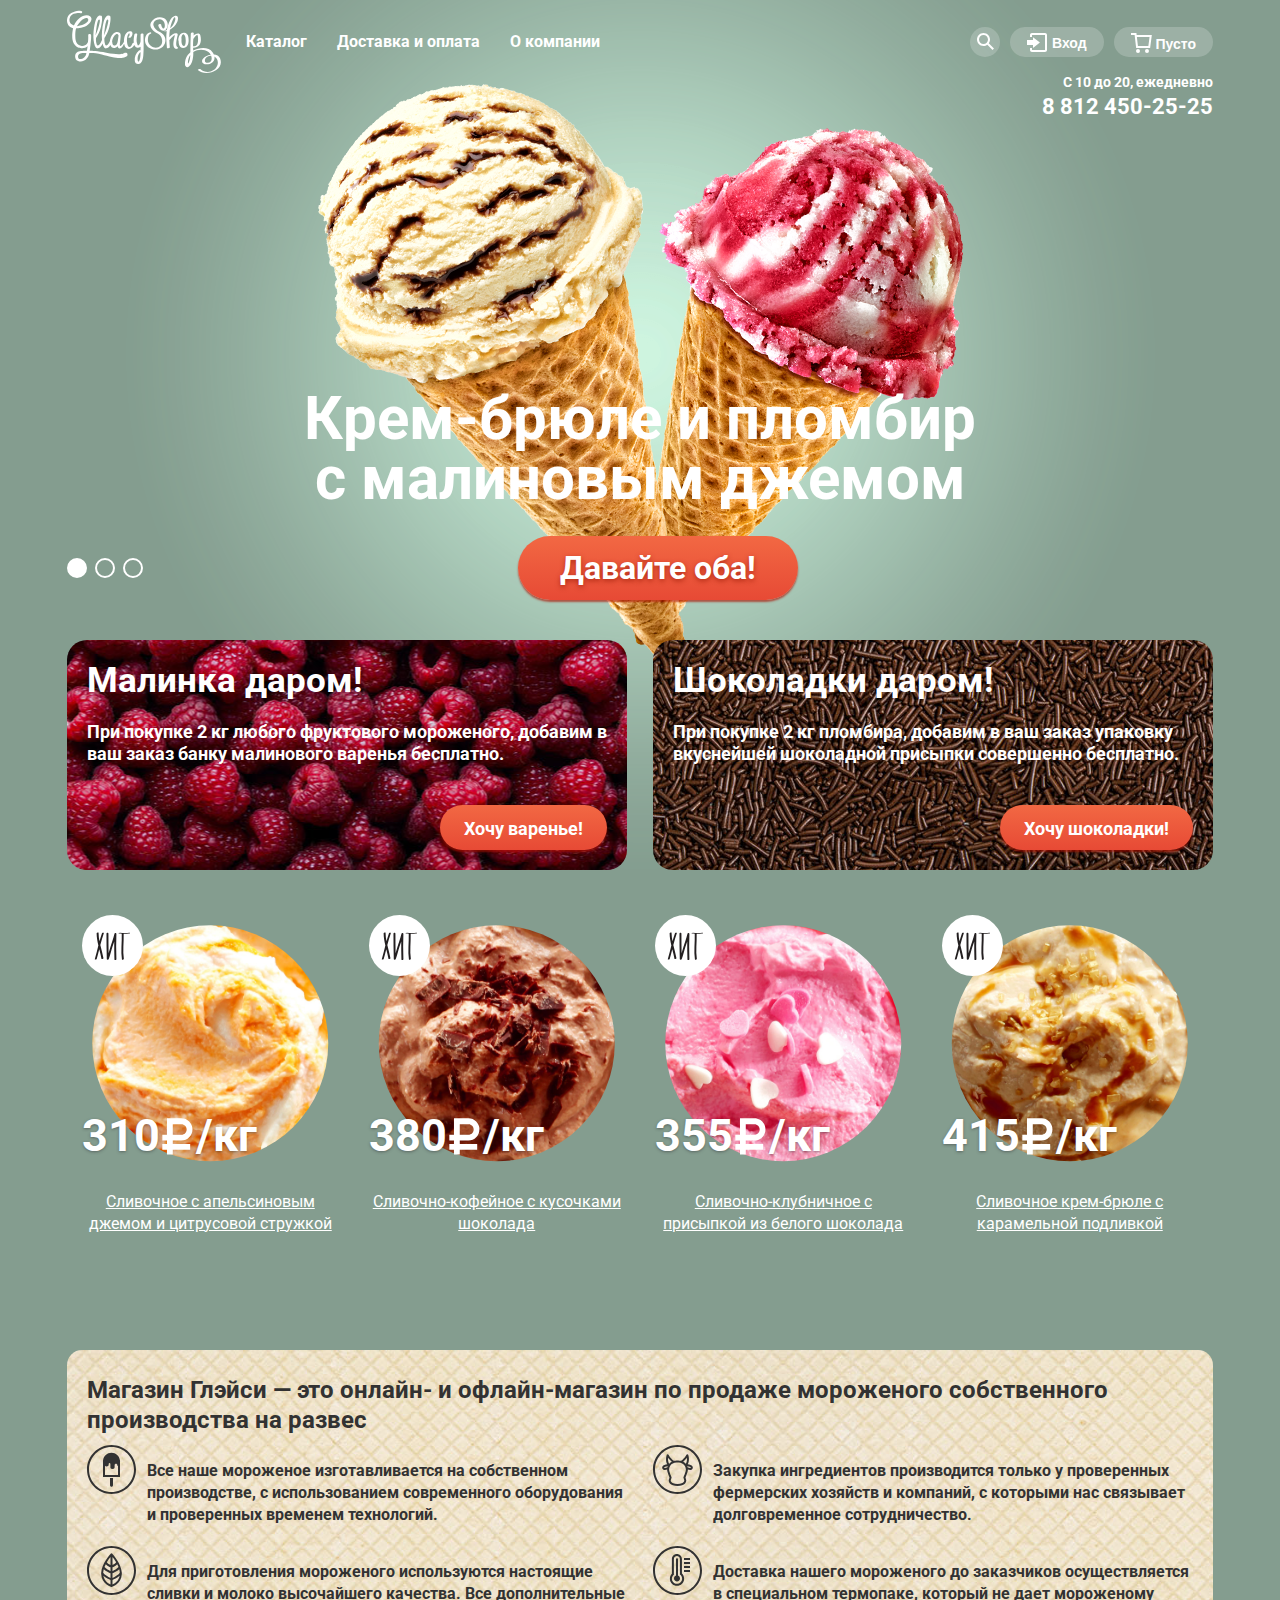
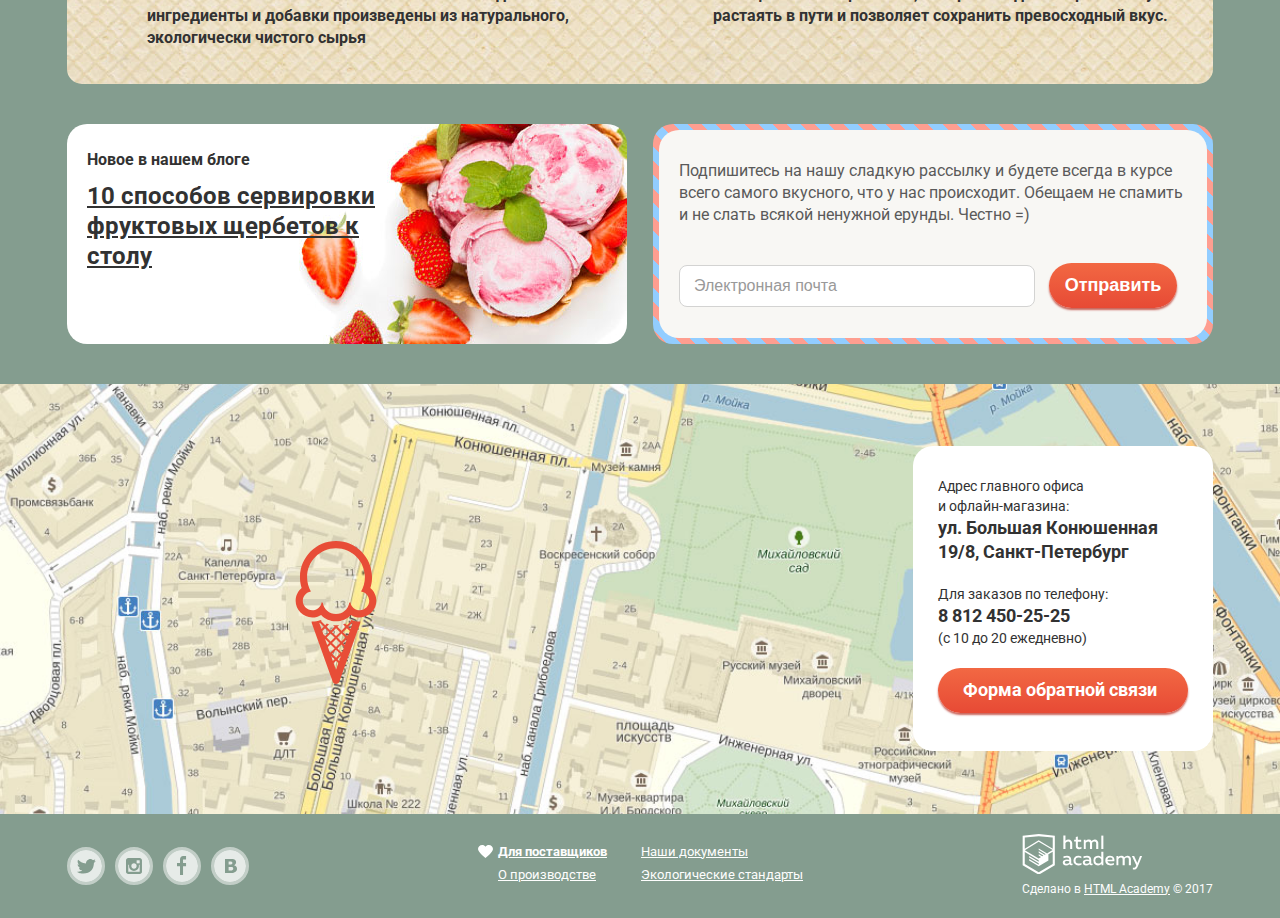
==== index.html @ 42cba2f8 "Доделал JS поведение + добавил PHP" ====
<!DOCTYPE html>
<html lang="ru">
  <head>
    <meta charset="utf-8">
    <title>GllacyShop</title>
    <link href="https://fonts.googleapis.com/css?family=Roboto:400,700&display=swap" rel="stylesheet">
    <link rel="stylesheet" href="css/main.css">
  </head>
  <body class="bg_color_1">
    <div class="container">
      <header class="main_header">
        <div class="main_header__container_wrapper">
          <img src="img/logo.svg" alt="GllacyShop" class="logo">
          <nav>
            <ul class="site_navigation">
              <li>
                <a class="site_navigation__news_link" href="#">Каталог</a>
                <ul class="site_navigation__news">
                  <li><a href="#">Новинки</a></li>
                  <li><a href="#">Сливочное</a></li>
                  <li><a href="#">Щербеты</a></li>
                  <li><a href="#">Фруктовый лед</a></li>
                  <li><a href="#">Мелорин</a></li>
                </ul>

              </li>
              <li><a href="#">Доставка и оплата</a></li>
              <li><a href="#">О компании</a></li>
            </ul>
            <div class="user_navigation">
              <div class="search_container">
                <button class="search">
                  <svg version="1.1" xmlns="http://www.w3.org/2000/svg" xmlns:xlink="http://www.w3.org/1999/xlink" x="0px" y="0px" width="17px"
                  	 height="17px" viewBox="0 0 17 17" enable-background="new 0 0 17 17" xml:space="preserve">
                  	<path fill="#FFFFFF" d="M16.958,15.527L11.75,10.32C12.533,9.247,13,7.93,13,6.5C13,2.91,10.09,0,6.5,0S0,2.91,0,6.5
                  		S2.91,13,6.5,13c1.438,0,2.763-0.473,3.839-1.263l5.205,5.204L16.958,15.527z M6.5,11C4.019,11,2,8.981,2,6.5S4.019,2,6.5,2
                  		S11,4.019,11,6.5S8.981,11,6.5,11z"/>
                  </svg>
                </button>
                <div class="search__modal">
                  <form class="" action="index.html" method="post">
                    <input type="search" name="search" value="" placeholder="Что ищем?">
                  </form>
                </div>
              </div>

              <div class="login_container">
                <button class="login">
                  <svg version="1.1" id="Layer_1" xmlns="http://www.w3.org/2000/svg" xmlns:xlink="http://www.w3.org/1999/xlink" x="0px" y="0px"
                  	 width="21px" height="19px" viewBox="0 0 21 19" enable-background="new 0 0 21 19" xml:space="preserve">
                  	<polygon fill="#FFFFFF" points="6,14.875 12.917,9.5 6,4.125 6,7.042 -0.042,7.042 -0.042,11.959 6,11.959 	"/>
                  	<path fill="#FFFFFF" d="M18,0H5C3.9,0,3,0.9,3,2v2h2V2h13v15H5v-2H3v2c0,1.1,0.9,2,2,2h13c1.1,0,2-0.9,2-2V2C20,0.9,19.1,0,18,0z"
                  		/>
                  </svg>
                  <span>Вход</span>
                </button>
                <div class="login__modal">
                  <form class="login__modal_input" action="index.php" method="post">
                    <input type="email" name="email" value="" placeholder="Электронная почта">
                    <input type="password" name="password" value="" placeholder="Пароль">
                    <input type="submit" name="submit" value="Войти">
                  </form>
                  <a href="#">Забали пароль?</a>
                  <br>
                  <a href="#">Новая регистрация</a>
                </div>
              </div>

              <button class="buy">
                <svg version="1.1" id="Layer_1" xmlns="http://www.w3.org/2000/svg" xmlns:xlink="http://www.w3.org/1999/xlink" x="0px" y="0px"
                	 width="21px" height="20px" viewBox="0 0 21 20" enable-background="new 0 0 21 20" xml:space="preserve">
                	<path fill="#FFFFFF" d="M5.657,2.031L5.422,0H0v2h3.64l1.5,13h13.988l1.699-12.969H5.657z M17.372,13H6.922L5.888,4.031h12.66
                		L17.372,13z"/>
                	<circle fill="#FFFFFF" cx="6.984" cy="18" r="2"/>
                	<circle fill="#FFFFFF" cx="15.984" cy="18" r="2"/>
                </svg>
                <span>Пусто</span>
              </button>
            </div>
          </nav>
        </div>
        <div class="main_header__schedule">
          <p>С 10 до 20, ежедневно</p>
          <p>8 812 450-25-25</p>
        </div>
      </header>
      <section class="slider">
        <h2 class="slider__headline_1">Крем-брюле и пломбир <br> с малиновым джемом</h2>
        <h2 class="slider__headline_2 net">Шоколадный пломбир <br> и лимонный сорбет</h2>
        <h2 class="slider__headline_3 net">Пломбир с помадкой <br> и клубничный щербет</h2>
        <div class="slider__wrapper">
          <div class="slider__control">
            <button type="button" name="button" class="btn1 active_btn"></button>
            <button type="button" name="button" class="btn2"></button>
            <button type="button" name="button" class="btn3"></button>
          </div>
          <a href="#">Давайте оба!</a>
        </div>
      </section>
      <section class="stock">
        <div class="stock__item">
          <h2>Малинка даром!</h2>
          <p>
            При покупке 2 кг любого фруктового мороженого, добавим в ваш заказ банку малинового варенья бесплатно.
          </p>
          <a href="#">Хочу варенье!</a>
        </div>
        <div class="stock__item">
          <h2>Шоколадки даром!</h2>
          <p>
            При покупке 2 кг пломбира, добавим в ваш заказ упаковку вкуснейшей шоколадной присыпки совершенно бесплатно.
          </p>
          <a href="#">Хочу шоколадки!</a>
        </div>
      </section>
      <section class="positions">
        <div class="positions__item">
          <div class="item__img">
            <img class="hit" src="img/hit.svg" alt="Хит">
            <div class="item__img_mask">
              <img class="miniature" src="img/ice_1.jpg" alt="Мороженное">
            </div>
            <span class="price">310<img src="img/rub.svg" alt="Знак рубля">/кг</span>
          </div>
          <span>
            Сливочное с апельсиновым джемом и цитрусовой стружкой
          </span>
          <a href="#">Быстрый просмотр</a>
        </div>
        <div class="positions__item">
          <div class="item__img">
            <img class="hit" src="img/hit.svg" alt="Хит">
            <div class="item__img_mask">
              <img class="miniature" src="img/ice_2.jpg" alt="Мороженное">
            </div>
            <span class="price">380<img src="img/rub.svg" alt="Знак рубля">/кг</span>
          </div>
          <span>
            Сливочно-кофейное с кусочками шоколада
          </span>
          <a href="#">Быстрый просмотр</a>
        </div>
        <div class="positions__item">
          <div class="item__img">
            <img class="hit" src="img/hit.svg" alt="Хит">
            <div class="item__img_mask">
              <img class="miniature" src="img/ice_3.jpg" alt="Мороженное">
            </div>
            <span class="price">355<img src="img/rub.svg" alt="Знак рубля">/кг</span>
          </div>
          <span>
            Сливочно-клубничное с присыпкой из белого шоколада
          </span>
          <a href="#">Быстрый просмотр</a>
        </div>
        <div class="positions__item">
          <div class="item__img">
            <img class="hit" src="img/hit.svg" alt="Хит">
            <div class="item__img_mask">
              <img class="miniature" src="img/ice_4.jpg" alt="Мороженное">
            </div>
            <span class="price">415<img src="img/rub.svg" alt="Знак рубля">/кг</span>
          </div>
          <span>
            Сливочное крем-брюле с карамельной подливкой
          </span>
          <a href="#">Быстрый просмотр</a>
        </div>
      </section>
      <section class="advantages">
        <p>
          Магазин Глэйси — это онлайн- и офлайн-магазин по продаже мороженого собственного <br> производства на развес
        </p>
        <div class="advantages__wrapper">
          <div class="advantages__item advantages__bg_1">
            <p>
              Все наше мороженое изготавливается на собственном производстве, с использованием современного оборудования и проверенных временем технологий.
            </p>
          </div>
          <div class="advantages__item advantages__bg_2">
            <p>
              Закупка ингредиентов  производится только у проверенных фермерских хозяйств и компаний, с которыми нас связывает долговременное сотрудничество.
            </p>
          </div>
          <div class="advantages__item advantages__bg_3">
            <p>
              Для приготовления мороженого используются настоящие сливки и молоко высочайшего качества. Все дополнительные ингредиенты и добавки произведены из натурального, экологически чистого сырья
            </p>
          </div>
          <div class="advantages__item advantages__bg_4">
            <p>
              Доставка нашего мороженого до заказчиков осуществляется в специальном термопаке, который не дает мороженому растаять в пути и позволяет сохранить превосходный вкус.
            </p>
          </div>
        </div>
      </section>
      <section class="other">
        <div class="other__news">
          <h2>Новое в нашем блоге</h2>
          <a href="#">
            10 способов сервировки <br>
            фруктовых щербетов к <br>
            столу
          </a>
        </div>
        <div class="other__post">
          <div class="post__wrapper">
            <p>
              Подпишитесь на нашу сладкую рассылку и будете всегда в курсе всего самого вкусного, что у нас происходит. Обещаем не спамить и не слать всякой ненужной ерунды. Честно =)
            </p>
            <form class="post__form" action="index.html" method="post">
              <input type="email" name="email" value="" placeholder="Электронная почта">
              <input type="submit" name="submit" value="Отправить">
            </form>
          </div>
        </div>
      </section>
    </div>
    <section class="map">
      <img src="img/icon_pin.svg" alt="Пин">
      <div class="container">
        <div class="feedback">
          <p>
            Адрес главного офиса <br>
            и офлайн-магазина: <br>
            <span>
              ул. Большая Конюшенная
              19/8, Санкт-Петербург
            </span>
          </p>
          <p>
            Для заказов по телефону: <br>
            <span>
              8 812 450-25-25 <br>
            </span>
            (с 10 до 20 ежедневно)
          </p>
          <a class="feedback__link" href="#">Форма обратной связи</a>
        </div>
      </div>
    </section>
    <footer class="footer_main">
      <div class="container">
        <ul class="social">
          <li><a href="https://twitter.com"><img src="img/icon_twitter.svg" alt="twitter"></a></li>
          <li><a href="https://www.instagram.com"><img src="img/icon_instagram.svg" alt="instagram"></a></li>
          <li><a href="https://www.facebook.com"><img src="img/icon_facebook.svg" alt="facebook"></a></li>
          <li><a href="https://www.vk.com"><img src="img/icon_vk.svg" alt="vk"></a></li>
        </ul>
        <div class="footer__menu">
          <div class="menu__item love">
            <a href="#">Для поставщиков</a>
            <a href="#">О производстве</a>
          </div>
          <div class="menu__item">
            <a href="#">Наши документы</a>
            <a href="#">Экологические стандарты</a>
          </div>
        </div>
        <div class="html_academy">
          <img src="img/html_academy.svg" alt="academy">
          <p>Сделано в <a href="https://htmlacademy.ru">HTML Academy</a> &copy; 2017</p>
        </div>
      </div>
    </footer>


    <div class="feedback__bg">
      <div class="feedback_blok">
        <h2>Мы обязательно Вам ответим!</h2>
        <form class="feedback__form" action="php/forma.php" method="post">
          <input type="text" name="name" value="" placeholder="Как Вас зовут?">
          <input type="email" name="email" value="" placeholder="Ваша почта для ответа?">
          <textarea name="review" rows="5" cols="80" placeholder="Напишите что-нибудь..."></textarea>
          <input type="submit" name="submit" value="Отправить">
          <button class="feedback__close" type="button" name="button"></button>
        </form>
      </div>
    </div>


    <script src="https://ajax.googleapis.com/ajax/libs/jquery/2.1.1/jquery.min.js"></script>
    <script src="js/slider.js"></script>
    <script src="js/feedback_show.js"></script>
    <script src="js/serch.js"></script>
  </body>
</html>
---- css/main.css ----
/* Базовые стили */

* {
  margin: 0;
  padding: 0;
}

body {
  font-family: 'Roboto', Arial, sans-serif;
  font-size: 16px;
  line-height: 22px;
}

.bg_color_1 {
  background-color: #849d8f;
  background-image: url("../img/bg_ice_cream_1.png"), url("../img/bg_backlight_1.png");
  background-position-y: 84px, -86px;
  background-position-x: center, center;
  background-repeat: no-repeat, no-repeat;
}

.bg_color_2 {
  background-color: #8996a6;
  background-image: url("../img/bg_ice_cream_2.png"), url("../img/bg_backlight_2.png");
  background-position-y: 84px, -86px;
  background-position-x: center, center;
  background-repeat: no-repeat, no-repeat;
}

.bg_color_3 {
  background-color: #9d8b84;
  background-image: url("../img/bg_ice_cream_3.png"), url("../img/bg_backlight_3.png");
  background-position-y: 84px, -86px;
  background-position-x: center, center;
  background-repeat: no-repeat, no-repeat;
}

@keyframes anim {
  0% {
    background-color: #849d8f;
    background-image: url("../img/bg_ice_cream_1.png"), url("../img/bg_backlight_1.png");
    background-position-y: 84px, -86px;
    background-position-x: center, center;
    background-repeat: no-repeat, no-repeat;
  }
  25% {
    background-color: #8996a6;
    background-image: url("../img/bg_ice_cream_2.png"), url("../img/bg_backlight_2.png");
    background-position-y: 84px, -86px;
    background-position-x: center, center;
    background-repeat: no-repeat, no-repeat;
  }
  50% {
    background-color: #9d8b84;
    background-image: url("../img/bg_ice_cream_3.png"), url("../img/bg_backlight_3.png");
    background-position-y: 84px, -86px;
    background-position-x: center, center;
    background-repeat: no-repeat, no-repeat;
  }
  100% {
    background-color: #849d8f;
    background-image: url("../img/bg_ice_cream_1.png"), url("../img/bg_backlight_1.png");
    background-position-y: 84px, -86px;
    background-position-x: center, center;
    background-repeat: no-repeat, no-repeat;
  }
}

.animations {
  animation-name: anim;
  animation-duration: 10s;
  animation-iteration-count: infinite;
}

.container {
  width: 1200px;
  box-sizing: border-box;
  padding: 0 27px;
  margin: 0 auto;
}

.visually-hidden:not(:focus):not(:active),
  input[type="checkbox"].visually-hidden,
  input[type="radio"].visually-hidden {
  position: absolute;
  width: 1px;
  height: 1px;
  margin: -1px;
  border: 0;
  padding: 0;
  white-space: nowrap;
  clip-path: inset(100%);
  clip: rect(0 0 0 0);
  overflow: hidden;
}

.yes {
  display: block;
}

.net {
  display: none;
}

/* Header */

.main_header {
  margin-top: 10px;
}

  .main_header__container_wrapper {
    display: flex;
  }

  .main_header__container_wrapper nav {
    display: flex;
    justify-content: space-between;
    width: 100%;
  }

    .site_navigation {
      display: flex;
      align-items: center;
      list-style-type: none;
      position: relative;
    }

      .logo {
        margin-right: 10px;
      }

      .site_navigation a {
        padding: 8px 15px;
        border-radius: 30px;
        line-height: 18px;
        font-weight: bold;
        color: #ffffff;
        text-decoration: none;
      }

        .site_navigation a:hover {
          background-color: #f7f6f3;
          color: #000000;
        }

        .site_navigation a:active {
          background-color: #f7f6f3;
          color: #000000;
          box-shadow: inset 0 2px 3px 0 #696969;
        }

        .site_navigation .active {
          color: #ffffff !important;
          background-color: #d07058 !important;
          box-shadow: inset 0 0 0 0 #696969 !important;
        }

        /* .site_navigation span::before {
          content: "";
          width: 100%;
          height: 1px;
          background-color: #ffffff;
          opacity: 0.2;
          position: absolute;
          left: 0;
          bottom: 0;
        } */

      .site_navigation__news {
        list-style-type: none;
        width: 143px;
        /* padding: 10px 20px; */
        border-radius: 10px;
        background-color: #f8f7f4;
        font-size: 14px;
        line-height: 16px;
        box-shadow: 0 20px 20px 0 rgba(0, 0, 0, 0.4);
        position: absolute;
        left: 0;
        top: 55px;
        display: none;
      }

      .site_navigation__news_link:hover + .site_navigation__news {
        display: block;
      }

        .site_navigation__news li:first-child a {
          font-weight: bold;
          position: relative;
          border-radius: 10px 10px 0 0;
        }

        .site_navigation__news li:last-child a {
          border-radius: 0 0 10px 10px;
        }

        .site_navigation__news li:first-child a::after {
          content: "";
          display: block;
          width: 128px;
          height: 1px;
          background-color: #d1d0ce;
          position: absolute;
          left: 7px;
          bottom: 0;
        }

          .site_navigation__news a {
            display: block;
            color: #323232;
            text-decoration: none;
            padding: 8px 20px;
            font-weight: normal;
            border-radius: 0;
            box-shadow: none;
          }

            .site_navigation__news a:hover {
              background-color: #fbded8;
              box-shadow: none;
            }

            .site_navigation__news a:active {
              background-color: #f6b5a5;
              box-shadow: none;
            }

    .user_navigation {
      display: flex;
      align-items: center;
    }

      .search {
        text-align: center;
        width: 30px;
        height: 30px;
        border: 0;
        border-radius: 15px;
        box-sizing: border-box;
        background-color: rgba(255, 255, 255, 0.2);
        cursor: pointer;
        /* position: relative; */
      }

        .search_container {
          position: relative;
        }

      .search:hover + .search__modal {
        display: block;
      }

        .search svg {
          position: relative;
          top: 1px;
        }

          .search:hover {
            background-color: rgba(248, 247, 244, 1);
          }

          .search:hover path {
            fill: #000000;
          }

            .search__modal {
              position: absolute;
              right: 0;
              top: 35px;
              width: 343px;
              height: 84px;
              padding: 20px 16px;
              box-sizing: border-box;
              border-radius: 6px;
              background-color: #f8f7f4;
              box-shadow: 0 20px 20px 0 rgba(0, 0, 0, 0.4);
              display: none;
            }

              .search__modal input {
                width: 100%;
                padding: 13px 14px;
                box-sizing: border-box;
                border: 1px solid #d3d3d2;
                border-radius: 6px;
                font-weight: bold;
                font-size: 16px;
                color: #323232;
              }

              .search__modal input::placeholder {
                font-weight: normal;
                color: #999999;
              }

                .search__modal input:hover {
                  border: 1px solid #c7c6c5;
                }

      .login, .buy {
        height: 30px;
        padding: 6px 17px;
        border: 0;
        border-radius: 30px;
        box-sizing: border-box;
        background-color: rgba(255, 255, 255, 0.2);
        margin-left: 10px;
        cursor: pointer;
        color: #ffffff;
        font-size: 14px;
        line-height: 16px;
        font-weight: bold;
        text-decoration: none;
        /* position: relative; */
      }

        .login_container {
          position: relative;
        }

      .login:hover + .login__modal {
        display: block;
      }

        .login__modal {
          position: absolute;
          right: 0;
          top: 35px;
          width: 277px;
          height: 214px;
          padding: 20px 16px;
          box-sizing: border-box;
          border-radius: 6px;
          background-color: #f8f7f4;
          box-shadow: 0 20px 20px 0 rgba(0, 0, 0, 0.4);
          display: none;
        }

          .login__modal input {
            width: 100%;
            padding: 13px 14px;
            box-sizing: border-box;
            border: 1px solid #d3d3d2;
            border-radius: 6px;
            margin-bottom: 20px;
            font-weight: bold;
            font-size: 16px;
            color: #323232;
          }

          .login__modal input::placeholder {
            font-weight: normal;
            color: #999999;
          }

            .login__modal input:hover {
              border: 1px solid #c7c6c5;
            }

          .login__modal input[type="submit"] {
            display: block;
            box-sizing: border-box;
            height: 45px;
            width: 100px;
            padding: 10px 7px;
            margin-bottom: 0;
            border-radius: 21px;
            border: 0;
            background: linear-gradient(to top, #e74a35, #f26843);
            box-shadow: 0 2px 2px 0 rgba(172, 16, 0, 0.64);
            color: #ffffff;
            font-weight: bold;
            font-size: 18px;
            line-height: 24px;
            text-decoration: none;
            cursor: pointer;
            float: left;
            margin-right: 15px;
          }

            .login__modal input[type="submit"]:hover {
              background: linear-gradient(to top, #ec6f5e, #f58669);
              box-shadow: 0 2px 2px 0 rgba(172, 16, 0, 1);
            }

            .login__modal input[type="submit"]:active {
              background: linear-gradient(to top, #e1613e, #d84732);
              box-shadow: inset 0 2px 2px 0 rgba(148, 39, 24, 1);
            }

          .login__modal a {
            font-size: 13px;
            line-height: 24px;
            color: #323232;
            font-weight: normal;
          }

            .login__modal a:hover {
              color: #ffbc9e;
            }

        .login span, .buy span {
          position: relative;
          top: -4px;
        }

          .login:hover, .buy:hover {
            color: #000000;
            background-color: rgba(248, 247, 244, 1);
          }

          .login:hover polygon, .login:hover path, .buy:hover path, .buy:hover circle {
            fill: #000000;
          }

  .main_header__schedule {
    color: #ffffff;
    text-align: right;
    font-size: 14px;
    line-height: 16px;
    font-weight: bold;
  }

    .main_header__schedule p:last-child {
      font-size: 22px;
      line-height: 24px;
      margin-top: 5px;
    }

/* Slider */

.slider {
  text-align: center;
  margin-top: 270px;
}

  .slider__wrapper {
    display: flex;
    align-items: center;
  }

    .slider h2 {
      font-weight: bold;
      font-size: 60px;
      line-height: 60px;
      color: #ffffff;
      margin-bottom: 27px;
    }

    .slider a {
      display: inline-block;
      box-sizing: border-box;
      height: 64px;
      padding: 15px 42px;
      border-radius: 60px;
      background: linear-gradient(to top, #e74a35, #f26843);
      box-shadow: 0 2px 2px 0 rgba(172, 16, 0, 0.64);
      color: #ffffff;
      font-weight: bold;
      font-size: 32px;
      line-height: 34px;
      text-decoration: none;
      text-shadow: 0 2px 5px rgba(160, 32, 11, 0.76);
      margin-left: 32%;
    }

      .slider a:hover {
        background: linear-gradient(to top, #ec6f5e, #f58669);
        box-shadow: 0 2px 2px 0 rgba(172, 16, 0, 1);
      }

      .slider a:active {
        background: linear-gradient(to top, #e1613e, #d84732);
        box-shadow: inset 0 2px 2px 0 rgba(148, 39, 24, 1);
      }

    .slider__control {
      display: flex;
      margin-left: 0;
    }

      .slider__control button {
        width: 20px;
        height: 20px;
        border-radius: 15px;
        border: 2px solid #ffffff;
        background: none;
        margin-right: 8px;
        cursor: pointer;
      }

      .slider__control button:hover {
        background: rgba(255, 255, 255, 0.4);
      }

      .active_btn {
        background: #ffffff !important;
      }

/* Stock */

.stock {
  display: flex;
  justify-content: space-between;
  margin-top: 40px;
}

  .stock__item {
    width: 560px;
    height: 230px;
    border-radius: 20px;
    padding: 20px 20px;
    box-sizing: border-box;
    color: #ffffff;
    position: relative;
  }

    .stock__item h2 {
      font-size: 35px;
      line-height: 41px;
      font-weight: bold;
      margin-bottom: 20px;
    }

    .stock__item p {
      font-size: 18px;
      line-height: 22px;
      font-weight: bold;
    }

    .stock__item a {
      display: inline-block;
      box-sizing: border-box;
      height: 45px;
      padding: 12px 24px;
      border-radius: 30px;
      background: linear-gradient(to top, #e74a35, #f26843);
      box-shadow: 0 2px 2px 0 rgba(172, 16, 0, 0.64);
      color: #ffffff;
      font-weight: bold;
      font-size: 18px;
      line-height: 24px;
      text-decoration: none;
      position: absolute;
      bottom: 20px;
      right: 20px;
    }

      .stock__item a:hover {
        background: linear-gradient(to top, #ec6f5e, #f58669);
        box-shadow: 0 2px 2px 0 rgba(172, 16, 0, 1);
      }

      .stock__item a:active {
        background: linear-gradient(to top, #e1613e, #d84732);
        box-shadow: inset 0 2px 2px 0 rgba(148, 39, 24, 1);
      }

  .stock__item:first-child {
    background: #b52848 url("../img/raspberries.jpg") center center no-repeat;
  }

  .stock__item:last-child {
    background: #40271c url("../img/chocolate.jpg") center center no-repeat;
  }

/* Positions */

.positions {
  margin-top: 40px;
  display: flex;
  justify-content: space-between;
}

  .positions__item {
    width: 270px;
    padding: 5px 15px 20px 15px;
  }

  .positions__item:hover {
    background-color: rgba(255, 255, 255, 0.2);
    box-shadow: 0 20px 30px 0 rgba(0, 0, 0, 0.25);
    border-radius: 10px;
  }

    .item__img {
      position: relative;
      margin-bottom: 13px;
    }

      .item__img .hit {
        position: absolute;
        z-index: 1;
      }

      .item__img .price {
        position: absolute;
        bottom: 20px;
        font-size: 45px;
        line-height: 45px;
        font-weight: bold;
        color: #ffffff;
        text-shadow: 0 1px 3px rgba(49, 50, 53, 0.5);
      }

        .price img {
          height: 42px;
          position: relative;
          top: 7px;
        }

        .miniature {
          clip-path: circle(118px at center);
        }

        .item__img_mask img {
          width: 100%;
        }

    .positions__item > span {
      display: block;
      font-size: 16px;
      line-height: 22px;
      color: #ffffff;
      text-align: center;
      text-decoration: underline;
      margin-bottom: 10px;
    }

    .positions__item > a {
      display: block;
      text-align: center;
      box-sizing: border-box;
      height: 45px;
      padding: 12px 24px;
      border-radius: 30px;
      background: linear-gradient(to top, #e74a35, #f26843);
      box-shadow: 0 2px 2px 0 rgba(172, 16, 0, 0.64);
      color: #ffffff;
      font-weight: bold;
      font-size: 18px;
      line-height: 24px;
      text-decoration: none;
      /* display: none; */
      opacity: 0;
    }

      .positions__item:hover > a {
        /* display: block; */
        opacity: 1;
      }

      .positions__item a:hover {
        background: linear-gradient(to top, #ec6f5e, #f58669);
        box-shadow: 0 2px 2px 0 rgba(172, 16, 0, 1);
      }

      .positions__item a:active {
        background: linear-gradient(to top, #e1613e, #d84732);
        box-shadow: inset 0 2px 2px 0 rgba(148, 39, 24, 1);
      }

/* Advantages */

.advantages {
  margin-top: 40px;
  width: 100%;
  border-radius: 15px;
  padding: 25px 20px 15px 20px;
  background: #839d8e url("../img/bg_wafer.jpg") left top;
  color: #323232;
  box-sizing: border-box;
}

  .advantages p {
    font-size: 24px;
    line-height: 30px;
    font-weight: bold;
    margin-bottom: 10px;
  }

  .advantages__wrapper {
    display: flex;
    justify-content: space-between;
    flex-wrap: wrap;
  }

    .advantages__item {
      box-sizing: border-box;
      width: 540px;
      padding: 15px 0 0 60px;
      margin-bottom: 10px;
    }

      .advantages__item p {
        font-size: 16px;
        line-height: 22px;
      }

    .advantages__bg_1 {
      background: url("../img/icon_ice.svg") top left no-repeat;
    }

    .advantages__bg_2 {
      background: url("../img/icon_cow.svg") top left no-repeat;
    }

    .advantages__bg_3 {
      background: url("../img/icon_sheet.svg") top left no-repeat;
    }

    .advantages__bg_4 {
      background: url("../img/icon_thermometer.svg") top left no-repeat;
    }

/* Other */

.other {
  display: flex;
  justify-content: space-between;
  margin-top: 40px;
}

  .other__news {
    width: 560px;
    height: 220px;
    padding: 25px 20px;
    box-sizing: border-box;
    border-radius: 20px;
    background: #ffffff url("../img/bg_strawberry.jpg") center left no-repeat;
    color: #323232;
  }

    .other__news h2 {
      font-size: 16px;
      line-height: 22px;
      margin-bottom: 10px;
    }

    .other__news a {
      font-size: 24px;
      line-height: 30px;
      font-weight: bold;
      color: #323232;
    }

    .other__news a:hover {
      color: #ffbc9e;
    }

  .other__post {
    width: 560px;
    height: 220px;
    padding: 6px 6px;
    box-sizing: border-box;
    border-radius: 20px;
    background: repeating-linear-gradient(45deg, #fe9e90, #fe9e90 10px, #92cdff 10px, #92cdff 20px);
    color: #5a5a5a;
  }

    .post__wrapper {
      width: 100%;
      height: 100%;
      background-color: #f8f7f4;
      padding: 30px 20px;
      box-sizing: border-box;
      border-radius: 20px;
      position: relative;
    }

      .post__wrapper p {
        /* font-weight: bold; */
      }

      .post__form {
        position: absolute;
        bottom: 30px;
      }

        .post__form input[type="email"] {
          width: 356px;
          height: 42px;
          padding: 13px 14px;
          border: 1px solid #d3d3d2;
          border-radius: 8px;
          background-color: #ffffff;
          box-sizing: border-box;
          margin-right: 10px;
          font-size: 16px;
          color: #323232;
          font-weight: bold;
        }

          .post__form input::placeholder {
            color: #999999;
            font-weight: normal;
          }

        .post__form input[type="submit"] {
          display: inline-block;
          box-sizing: border-box;
          height: 45px;
          width: 128px;
          border-radius: 30px;
          border: 0;
          background: linear-gradient(to top, #e74a35, #f26843);
          box-shadow: 0 2px 2px 0 rgba(172, 16, 0, 0.64);
          color: #ffffff;
          font-weight: bold;
          font-size: 18px;
          line-height: 24px;
          text-decoration: none;
          cursor: pointer;
        }

          .post__form input[type="submit"]:hover {
            background: linear-gradient(to top, #ec6f5e, #f58669);
            box-shadow: 0 2px 2px 0 rgba(172, 16, 0, 1);
          }

          .post__form input[type="submit"]:active {
            background: linear-gradient(to top, #e1613e, #d84732);
            box-shadow: inset 0 2px 2px 0 rgba(148, 39, 24, 1);
          }

/* Map */

.map {
  margin-top: 40px;
  height: 430px;
  width: 100%;
  background: url("../img/map.jpg") center center no-repeat;
  background-size: cover;
  position: relative;
}

  .map > .container {
    position: relative;
  }

  .map img {
    width: 84px;
    height: 143px;
    position: absolute;
    top: 157px;
    left: 23%;
  }

    .feedback {
      width: 300px;
      height: 305px;
      padding: 30px 25px;
      box-sizing: border-box;
      border-radius: 20px;
      position: absolute;
      right: 27px;
      top: 62.5px;
      background: #ffffff;
      color: #323232;
    }

      .feedback p {
        font-size: 14px;
        line-height: 20px;
        margin-bottom: 20px;
      }

        .feedback span {
          font-size: 18px;
          line-height: 24px;
          font-weight: bold;
        }

      .feedback a {
        display: inline-block;
        box-sizing: border-box;
        height: 45px;
        width: 100%;
        padding: 10px 25px;
        border-radius: 30px;
        border: 0;
        background: linear-gradient(to top, #e74a35, #f26843);
        box-shadow: 0 2px 2px 0 rgba(172, 16, 0, 0.64);
        color: #ffffff;
        font-weight: bold;
        font-size: 18px;
        line-height: 24px;
        text-decoration: none;
        cursor: pointer;
      }

        .feedback a:hover {
          background: linear-gradient(to top, #ec6f5e, #f58669);
          box-shadow: 0 2px 2px 0 rgba(172, 16, 0, 1);
        }

        .feedback a:active {
          background: linear-gradient(to top, #e1613e, #d84732);
          box-shadow: inset 0 2px 2px 0 rgba(148, 39, 24, 1);
        }

/* footer */

.footer_main {
  padding: 20px 0;
}

  .footer_main > .container {
    display: flex;
    justify-content: space-between;
    align-items: center;
  }

    .social {
      list-style-type: none;
      display: flex;
    }

      .social li {
        width: 32px;
        height: 32px;
        border-radius: 50%;
        border: 3px solid rgba(255, 255, 255, 0.5);
        text-align: center;
        margin-right: 10px;
      }

      .social li:hover {
        border: 3px solid rgba(255, 255, 255, 0.7);
      }

        .social li img {
          opacity: 0.8;
        }

        .social li img:hover {
          opacity: 1;
        }

    .footer__menu {
      display: flex;
      justify-content: space-between;
      width: 325px;
    }

      .menu__item {
        /* margin-right: 10px; */
      }

      .love {
        padding-left: 20px;
        background: url("../img/icon_love.svg") left 2px no-repeat;
        margin-right: 30px;
      }

        .love a:first-child {
          font-weight: bold;
        }

        .menu__item a {
          display: block;
          font-size: 13px;
          line-height: 18px;
          color: #fefefe;
          margin-bottom: 5px;
        }

        .menu__item a:hover {
          color: #ffbc9e;
        }

    .html_academy {
      color: #fefefe;
    }

      .html_academy img {
        width: 129px;
        height: 40px;
        position: relative;
        left: -7px;
      }

      .html_academy p {
        font-size: 12px;
        line-height: 18px;
      }

        .html_academy p a {
          color: #fefefe;
        }

        .html_academy p a:hover {
          color: #ffbc9e;
        }

/* feedback */

.feedback__bg {
  width: 100%;
  height: 100%;
  position: fixed;
  left: 0;
  top: 0;
  background: rgba(0, 0, 0, 0.3);
  z-index: 1;
  display: none;
}

  .feedback_blok {
    height: 443px;
    width: 477px;
    box-sizing: border-box;
    background-color: #f8f7f4;
    border-radius: 10px;
    padding: 27px 25px;
    position: fixed;
    top: 50%;
    left: 50%;
    margin-left: -238.5px;
    margin-top: -221.5px;
  }

    .feedback__form {
      position: relative;
    }

      .feedback_blok h2 {
        font-size: 24px;
        line-height: 28px;
        color: 32322;
        margin-bottom: 20px;
      }

        .feedback__form input {
          width: 266px;
          height: 42px;
          padding: 14px;
          box-sizing: border-box;
          border: 1px solid #d3d3d2;
          border-radius: 6px;
          margin-bottom: 20px;
          font-weight: bold;
          font-size: 16px;
          color: #323232;
        }

          .feedback__form input::placeholder {
            font-weight: normal;
            color: #999999;
          }

        .feedback__form textarea {
          width: 100%;
          padding: 14px;
          box-sizing: border-box;
          border: 1px solid #d3d3d2;
          border-radius: 6px;
          margin-bottom: 20px;
          font-weight: bold;
          font-size: 16px;
          color: #323232;
        }

          .feedback__form textarea::placeholder {
            font-weight: normal;
            color: #999999;
          }

        .feedback__form input[type="submit"] {
          display: inline-block;
          box-sizing: border-box;
          height: 45px;
          width: 138px;
          padding: 10px 7px;
          border-radius: 30px;
          border: 0;
          background: linear-gradient(to top, #e74a35, #f26843);
          box-shadow: 0 2px 2px 0 rgba(172, 16, 0, 0.64);
          color: #ffffff;
          font-weight: bold;
          font-size: 18px;
          line-height: 24px;
          text-decoration: none;
          cursor: pointer;
          position: absolute;
          right: 0;
        }

          .feedback__form input[type="submit"]:hover {
            background: linear-gradient(to top, #ec6f5e, #f58669);
            box-shadow: 0 2px 2px 0 rgba(172, 16, 0, 1);
          }

          .feedback__form input[type="submit"]:active {
            background: linear-gradient(to top, #e1613e, #d84732);
            box-shadow: inset 0 2px 2px 0 rgba(148, 39, 24, 1);
          }

        .feedback__close {
          cursor: pointer;
          border: 0;
          width: 0;
          height: 0;
        }

          .feedback__close::after {
            content: "";
            display: block;
            height: 3px;
            width: 22px;
            background-color: #231f20;
            transform: rotate(45deg);
            position: absolute;
            top: -55px;
            right: -10px;
          }

          .feedback__close::before {
            content: "";
            display: block;
            height: 3px;
            width: 22px;
            background-color: #231f20;
            transform: rotate(-45deg);
            position: absolute;
            top: -55px;
            right: -10px;
          }

/* Анимация */

.show {
  display: block;
}

@keyframes show {
  0% { transform: translateY(-2000px); }
  50% { transform: translateY(20px); }
  100% { transform: translateY(0); }
}

.show_spull {
  animation-name: show;
  animation-duration: 0.6s;
}

@keyframes shake {
  0%, 100% { transform: translateX(0); }
  10%, 30%, 50%, 70%, 90% { transform: translateX(-10px); }
  20%, 40%, 60%, 80% { transform: translateX(10px); }
}

.modal_error {
  animation-name: shake;
  animation-duration: 0.6s;
}
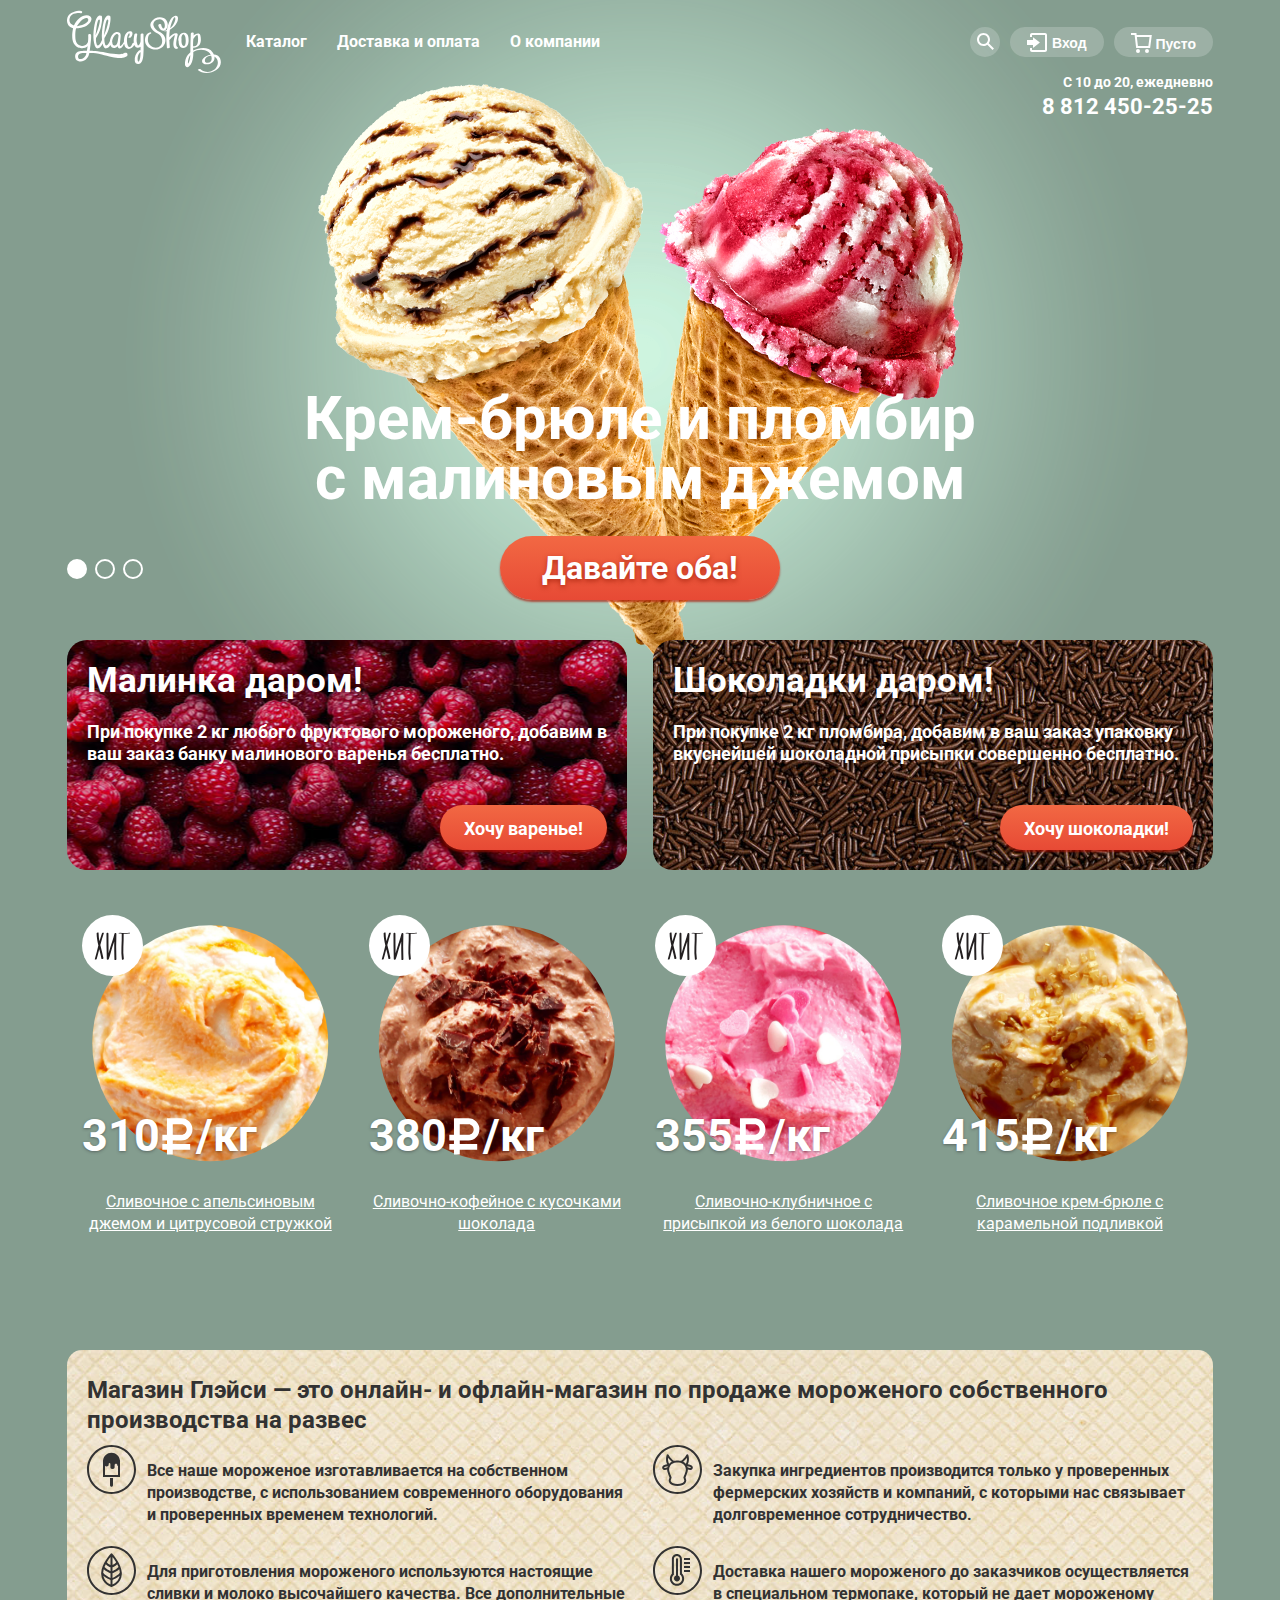
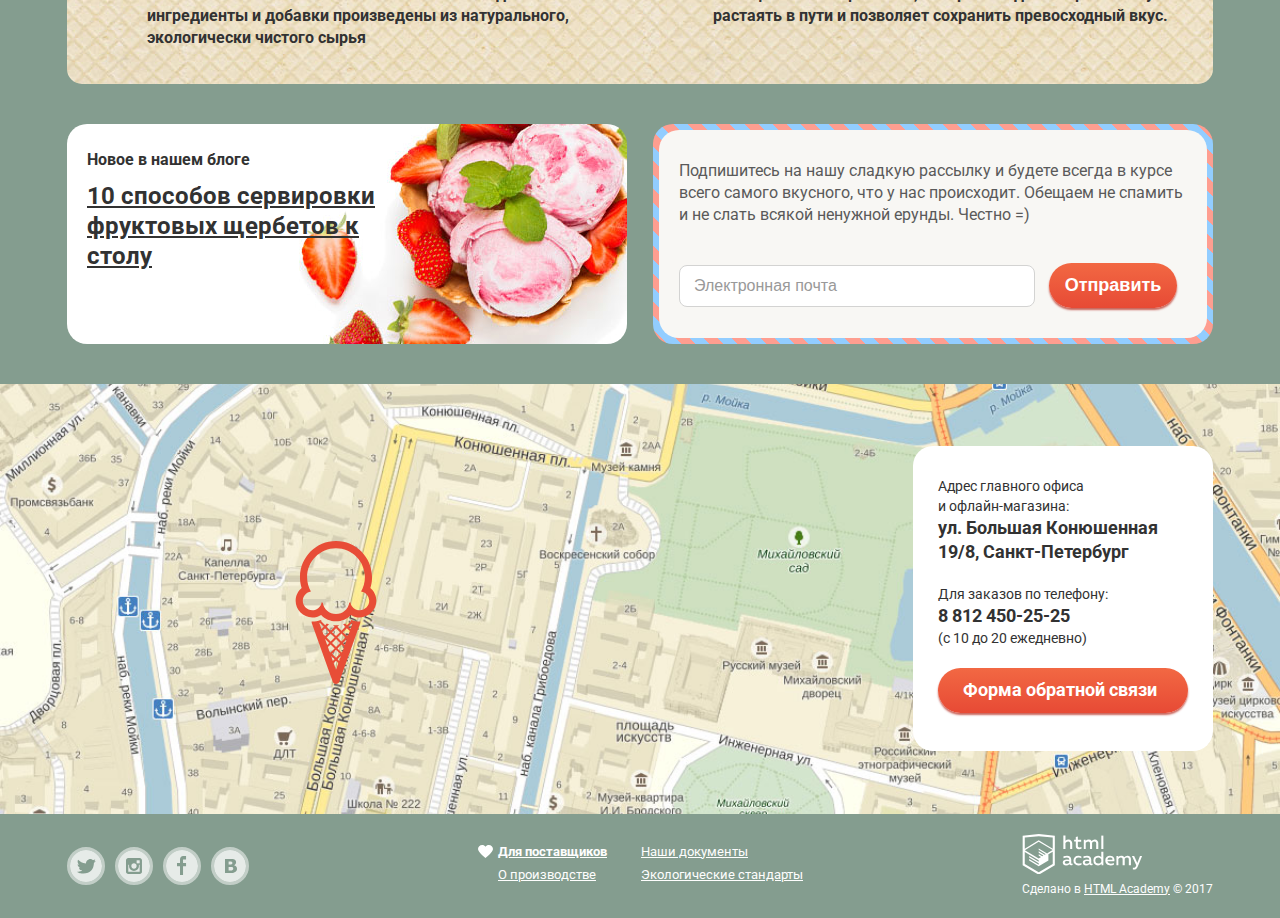
==== commit 289100b7: "Доделал media*" ====
--- a/index.html
+++ b/index.html
@@ -34,7 +34,7 @@
                   	 height="17px" viewBox="0 0 17 17" enable-background="new 0 0 17 17" xml:space="preserve">
                   	<path fill="#FFFFFF" d="M16.958,15.527L11.75,10.32C12.533,9.247,13,7.93,13,6.5C13,2.91,10.09,0,6.5,0S0,2.91,0,6.5
                   		S2.91,13,6.5,13c1.438,0,2.763-0.473,3.839-1.263l5.205,5.204L16.958,15.527z M6.5,11C4.019,11,2,8.981,2,6.5S4.019,2,6.5,2
-                  		S11,4.019,11,6.5S8.981,11,6.5,11z"/>
+                    S11,4.019,11,6.5S8.981,11,6.5,11z"/>
                   </svg>
                 </button>
                 <div class="search__modal">
@@ -169,7 +169,7 @@
       </section>
       <section class="advantages">
         <p>
-          Магазин Глэйси — это онлайн- и офлайн-магазин по продаже мороженого собственного <br> производства на развес
+          Магазин Глэйси — это онлайн- и офлайн-магазин по продаже мороженого собственного  производства на развес
         </p>
         <div class="advantages__wrapper">
           <div class="advantages__item advantages__bg_1">
--- a/css/main.css
+++ b/css/main.css
@@ -436,8 +436,10 @@
 }
 
   .slider__wrapper {
-    display: flex;
-    align-items: center;
+    /* display: flex; */
+    /* align-items: center; */
+    text-align: center;
+    position: relative;
   }
 
     .slider h2 {
@@ -462,7 +464,7 @@
       line-height: 34px;
       text-decoration: none;
       text-shadow: 0 2px 5px rgba(160, 32, 11, 0.76);
-      margin-left: 32%;
+      /* margin-left: 32%; */
     }
 
       .slider a:hover {
@@ -478,6 +480,9 @@
     .slider__control {
       display: flex;
       margin-left: 0;
+      position: absolute;
+      left: 0;
+      top: 23px;
     }
 
       .slider__control button {
@@ -1155,3 +1160,86 @@
   animation-name: shake;
   animation-duration: 0.6s;
 }
+
+@media (min-width: 900px) and (max-width: 1199px)  {
+  .visually-hidden:not(:focus):not(:active),
+    input[type="checkbox"].visually-hidden,
+    input[type="radio"].visually-hidden {
+    position: static;
+  }
+
+  .container {
+    width: 100%;
+    box-sizing: border-box;
+    padding: 0 2.25%;
+    margin: 0;
+  }
+
+  .slider__wrapper {
+    justify-content: space-between;
+  }
+
+    .slider a {
+      margin-left: 0;
+    }
+
+  .stock__item {
+    width: 48.8%;
+    /* height: 230px; */
+  }
+
+  .positions__item {
+    width: 23.5%;
+  }
+
+    .miniature {
+      clip-path: circle(91px at center);
+    }
+
+    .item__img .price {
+      font-size: 25px;
+      line-height: 20px;
+    }
+
+      .price img {
+        height: 28px;
+      }
+
+    .positions__item > a {
+      padding: 12px 1px;
+    }
+
+  .advantages__item {
+    width: 47.12%;
+  }
+
+  .other {
+    align-items: stretch;
+  }
+
+    .other__news {
+      width: 48.8%;
+      height: auto;
+    }
+
+    .other__post {
+      width: 48.8%;
+      height: auto;
+    }
+
+      .post__wrapper p {
+        margin-bottom: 10px;
+      }
+
+      .post__form {
+        position: static;
+      }
+
+        .post__form input[type=email] {
+          margin-bottom: 10px;
+          width: 60%;
+        }
+
+        .post__form input[type=submit] {
+        }
+}
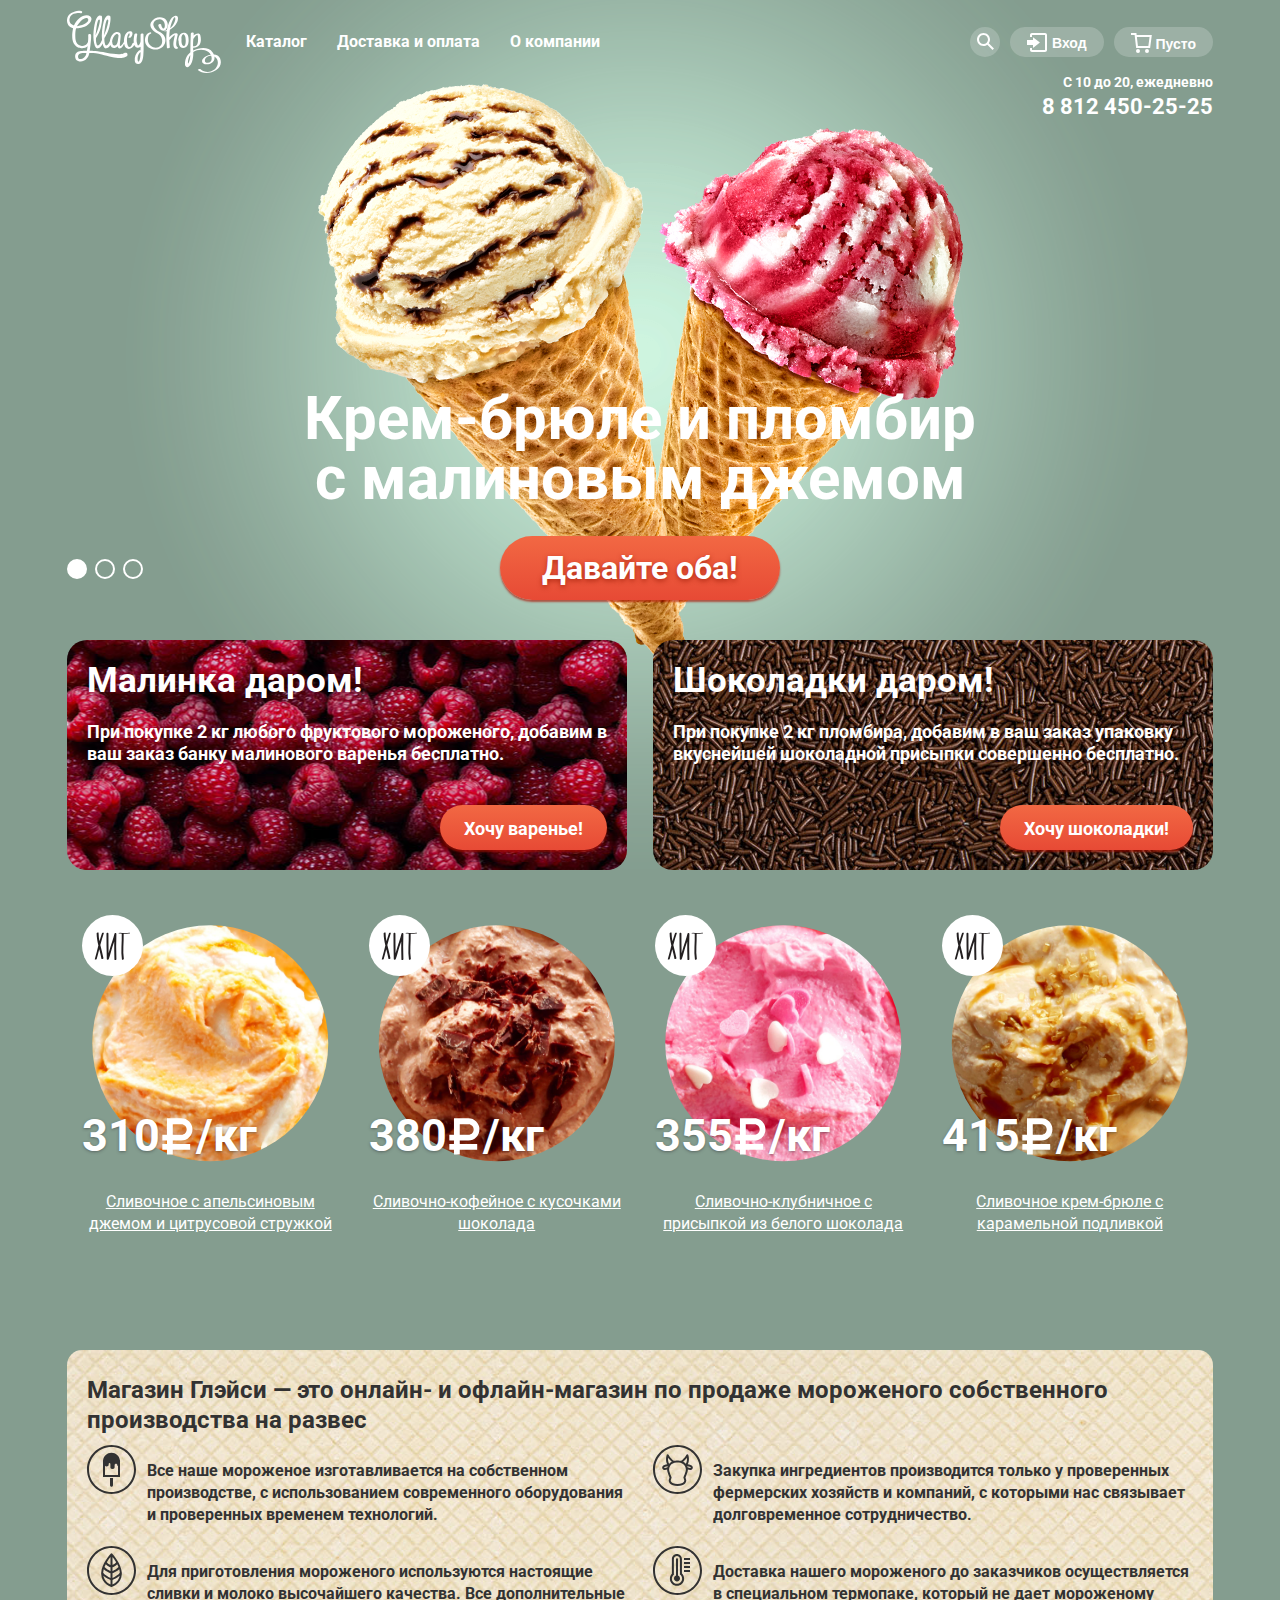
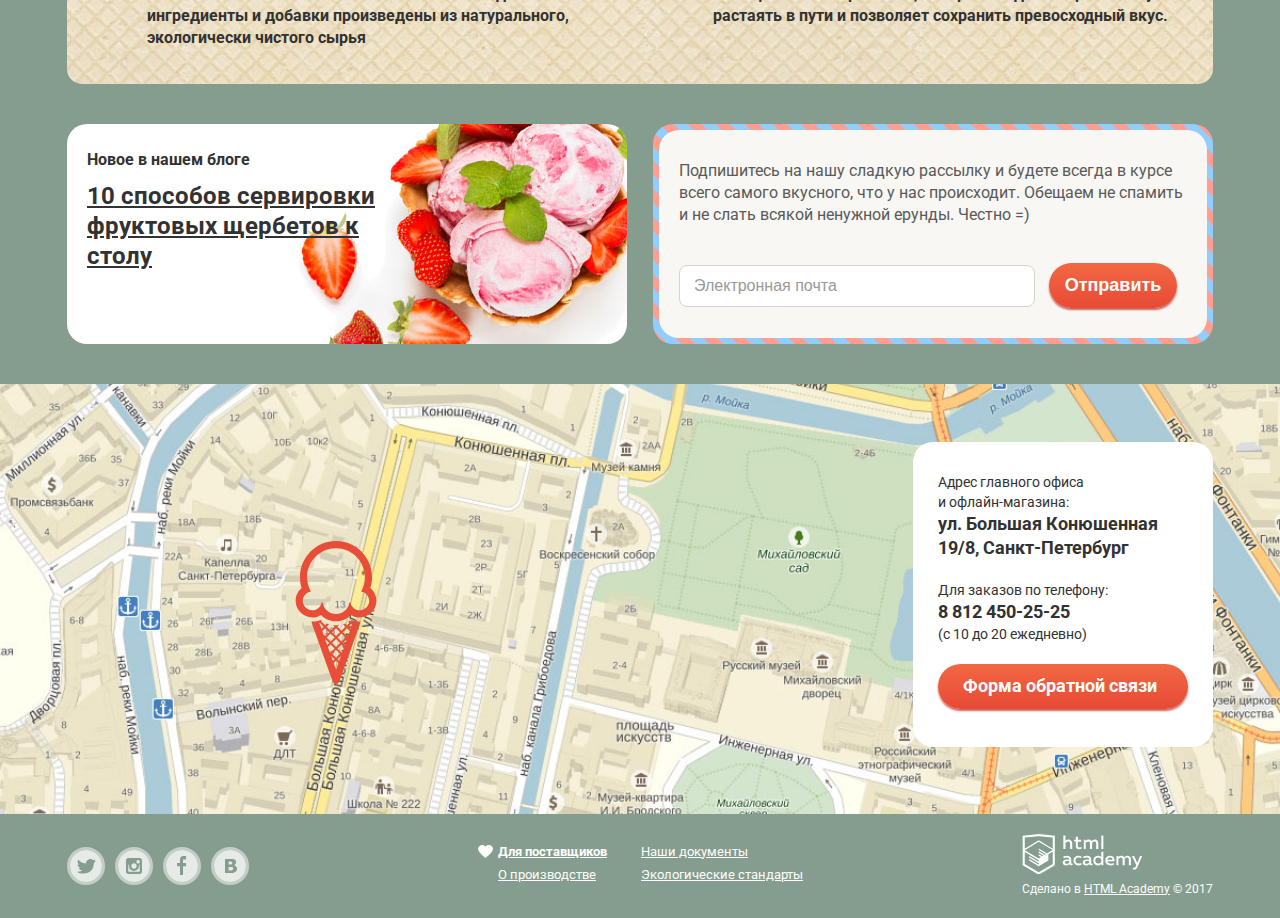
==== commit 6d58d206: "начал работу над сортировкой" ====
--- a/index.html
+++ b/index.html
@@ -16,7 +16,7 @@
               <li>
                 <a class="site_navigation__news_link" href="#">Каталог</a>
                 <ul class="site_navigation__news">
-                  <li><a href="#">Новинки</a></li>
+                  <li><a href="catalog.html">Новинки</a></li>
                   <li><a href="#">Сливочное</a></li>
                   <li><a href="#">Щербеты</a></li>
                   <li><a href="#">Фруктовый лед</a></li>
@@ -218,6 +218,7 @@
     </div>
     <section class="map">
       <img src="img/icon_pin.svg" alt="Пин">
+      <iframe src="https://www.google.com/maps/embed?pb=!1m14!1m12!1m3!1d2907.80148898536!2d59.948948902285146!3d56.90784853625955!2m3!1f0!2f0!3f0!3m2!1i1024!2i768!4f13.1!5e0!3m2!1sru!2sru!4v1559537335867!5m2!1sru!2sru" width="100%" height="100%" frameborder="0" style="border:0" allowfullscreen></iframe>
       <div class="container">
         <div class="feedback">
           <p>
--- a/css/main.css
+++ b/css/main.css
@@ -842,6 +842,7 @@
 
   .map > .container {
     position: relative;
+    top: -440px;
   }
 
   .map img {
